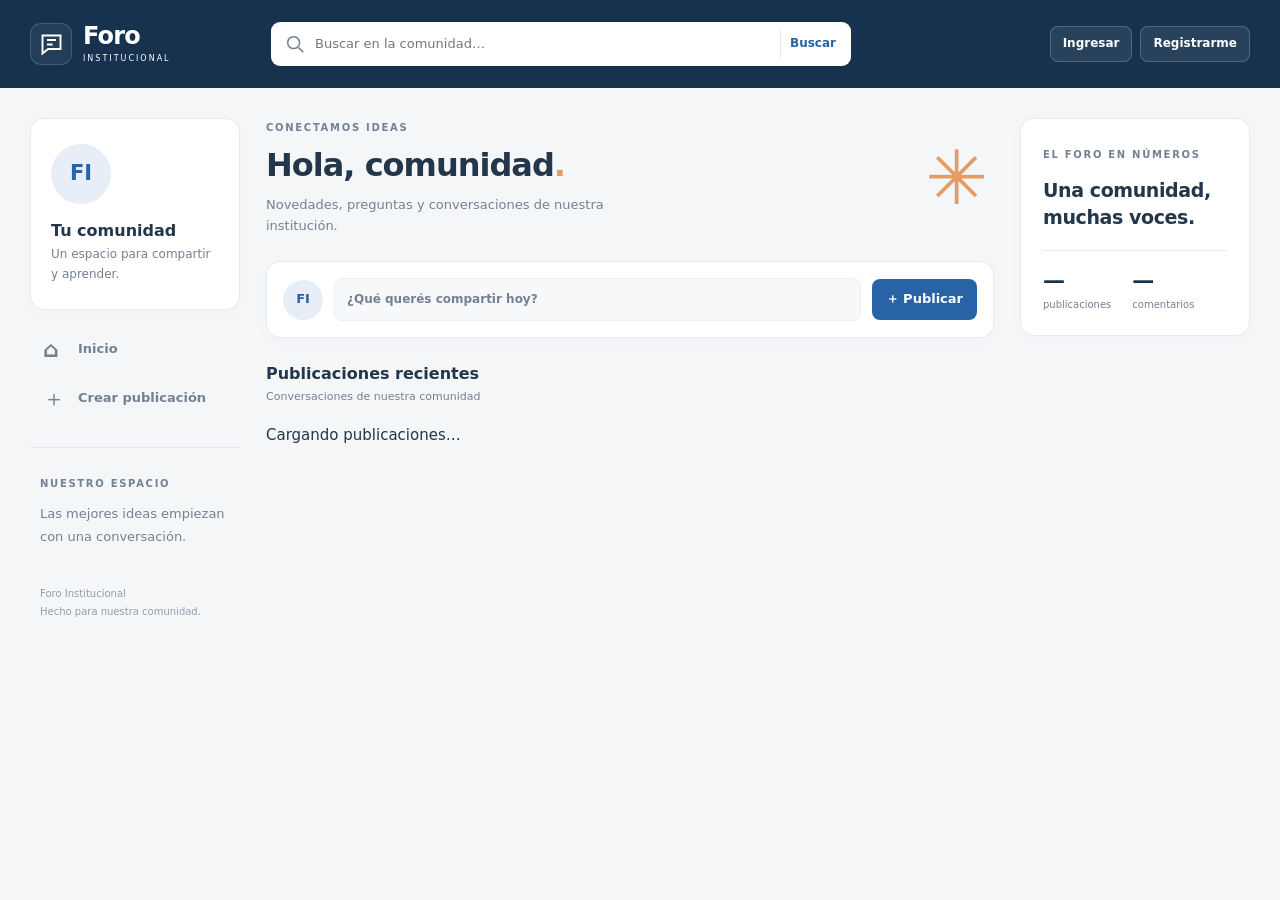
==== frontend/index.html @ 99b3fe3d "creado layout general de la interfaz de usuario" ====
<!DOCTYPE html>
<html lang="es">
    <head>
        <meta charset="UTF-8" />
        <meta name="viewport" content="width=device-width, initial-scale=1.0" />
        <title>Foro Institucional</title>
        <link rel="stylesheet" href="estilos.css" />
        <script src="app.js" defer></script>
    </head>
    <body>
        <!-- Encabezado con el buscador y los botones de cuenta. -->
        <header>
            <div class="barra-superior">
                <a href="#inicio" class="marca" aria-label="Foro Institucional, inicio"
                    ><span class="marca-icono" aria-hidden="true"
                        ><svg
                            viewBox="0 0 24 24"
                            fill="none"
                            stroke="currentColor"
                            stroke-width="1.7"
                        >
                            <path d="M4 4h16v12H9l-5 4V4Z" />
                            <path d="M8 8h8M8 12h5" /></svg></span
                    ><span>Foro<small>INSTITUCIONAL</small></span></a
                >
                <form id="form-buscar" class="busqueda" role="search">
                    <svg
                        viewBox="0 0 24 24"
                        fill="none"
                        stroke="currentColor"
                        stroke-width="1.7"
                        aria-hidden="true"
                    >
                        <circle cx="10.5" cy="10.5" r="6.5" />
                        <path d="m16 16 5 5" />
                    </svg>
                    <label class="solo-lector" for="buscar">Buscar publicaciones</label>
                    <input
                        type="search"
                        id="buscar"
                        maxlength="120"
                        placeholder="Buscar en la comunidad…"
                    />
                    <button type="submit">Buscar</button>
                </form>
                <div class="acciones-cuenta">
                    <div id="acciones-acceso">
                        <button type="button" id="ingresar">Ingresar</button
                        ><button type="button" id="registrarse">Registrarme</button>
                    </div>
                    <button id="salir" hidden>Cerrar sesión</button>
                </div>
            </div>
        </header>

        <div class="contenedor">
            <aside class="lateral" aria-label="Perfil y navegación">
                <section class="tarjeta perfil-lateral">
                    <div class="avatar grande" id="avatar-perfil" aria-hidden="true">FI</div>
                    <h2 id="nombre-actual">Tu comunidad</h2>
                    <p class="secundario" id="detalle-actual">
                        Un espacio para compartir y aprender.
                    </p>
                </section>
                <nav class="navegacion" aria-label="Navegación principal">
                    <a href="#inicio"><span aria-hidden="true">⌂</span> Inicio</a>
                    <a href="#perfil" id="enlace-perfil" hidden
                        ><span aria-hidden="true">◎</span> Mi perfil</a
                    >
                    <button type="button" class="abrir-publicacion">
                        <span aria-hidden="true">＋</span> Crear publicación
                    </button>
                    <a href="#admin" id="enlace-admin" hidden
                        ><span aria-hidden="true">⚑</span> Administración</a
                    >
                </nav>
                <div class="nota-lateral">
                    <span class="etiqueta">NUESTRO ESPACIO</span>
                    <p>Las mejores ideas empiezan con una conversación.</p>
                </div>
                <p class="pie-lateral">Foro Institucional<br />Hecho para nuestra comunidad.</p>
            </aside>

            <!-- Vistas de inicio, perfil y administración. -->
            <main>
                <p id="mensaje" role="status" hidden></p>
                <section id="vista-inicio">
                    <div class="bienvenida">
                        <div>
                            <span class="etiqueta">CONECTAMOS IDEAS</span>
                            <h1>Hola, comunidad<span>.</span></h1>
                            <p>Novedades, preguntas y conversaciones de nuestra institución.</p>
                        </div>
                        <span class="simbolo" aria-hidden="true">✳</span>
                    </div>
                    <section class="tarjeta compositor" aria-label="Crear publicación">
                        <div class="avatar" id="avatar-compositor" aria-hidden="true">FI</div>
                        <button type="button" class="abrir-publicacion invitacion">
                            ¿Qué querés compartir hoy?</button
                        ><button type="button" class="abrir-publicacion">＋ Publicar</button>
                    </section>
                    <section class="tarjeta" id="crear-publicacion" hidden>
                        <h2 id="titulo-editor">Crear publicación</h2>
                        <form id="form-publicacion">
                            <input type="hidden" name="id_publicacion" />
                            <label
                                >Título<input name="titulo" minlength="3" maxlength="150" required
                            /></label>
                            <label
                                >Categoría<select
                                    name="id_categoria"
                                    id="categorias"
                                    required
                                ></select
                            ></label>
                            <label
                                >Contenido<textarea
                                    name="contenido"
                                    rows="4"
                                    minlength="5"
                                    maxlength="10000"
                                    required
                                ></textarea>
                            </label>
                            <div class="acciones">
                                <button type="submit">Guardar publicación</button
                                ><button
                                    type="button"
                                    class="secundario-boton"
                                    id="cancelar-edicion"
                                    hidden
                                >
                                    Cancelar edición
                                </button>
                            </div>
                        </form>
                    </section>
                    <div class="titulo-publicaciones">
                        <h2>Publicaciones recientes</h2>
                        <p class="secundario" id="cantidad-publicaciones">
                            Conversaciones de nuestra comunidad
                        </p>
                    </div>
                    <div id="publicaciones" aria-live="polite">Cargando publicaciones…</div>
                </section>

                <section id="vista-perfil" hidden>
                    <section class="tarjeta" id="datos-perfil"></section>
                    <section class="tarjeta" id="editar-perfil" hidden>
                        <h2>Editar mi perfil</h2>
                        <form id="form-perfil">
                            <label
                                >Nombre<input name="nombre" minlength="2" maxlength="100" required
                            /></label>
                            <label
                                >Sobre mí<textarea
                                    name="biografia"
                                    rows="3"
                                    maxlength="500"
                                ></textarea>
                            </label>
                            <button type="submit">Guardar cambios</button>
                        </form>
                    </section>
                    <h2>Publicaciones del perfil</h2>
                    <div id="publicaciones-perfil"></div>
                </section>

                <section id="vista-admin" hidden>
                    <h1>Administración de usuarios</h1>
                    <section class="tarjeta" id="panel-baneo" hidden>
                        <h2 id="titulo-baneo">Banear usuario</h2>
                        <form id="form-baneo">
                            <input type="hidden" name="id_usuario" />
                            <label
                                >Motivo<textarea
                                    name="motivo"
                                    minlength="5"
                                    maxlength="500"
                                    rows="3"
                                    required
                                ></textarea>
                            </label>
                            <label
                                >Duración<select name="dias">
                                    <option value="1">1 día</option>
                                    <option value="7">7 días</option>
                                    <option value="30">30 días</option>
                                    <option value="0">Permanente</option>
                                </select></label
                            >
                            <div class="acciones">
                                <button type="submit" class="peligro">Aplicar baneo</button
                                ><button type="button" class="secundario-boton" id="cancelar-baneo">
                                    Cancelar
                                </button>
                            </div>
                        </form>
                    </section>
                    <div id="usuarios"></div>
                </section>
            </main>
            <aside class="lateral-derecho" aria-label="Información de la comunidad">
                <section class="tarjeta comunidad">
                    <span class="etiqueta">EL FORO EN NÚMEROS</span>
                    <h2>Una comunidad,<br />muchas voces.</h2>
                    <div class="estadisticas">
                        <div>
                            <strong id="total-publicaciones">—</strong><small>publicaciones</small>
                        </div>
                        <div>
                            <strong id="total-comentarios">—</strong><small>comentarios</small>
                        </div>
                    </div>
                </section>
            </aside>
        </div>

        <!-- Ventana que se usa tanto para ingresar como para registrarse. -->
        <dialog id="acceso" aria-labelledby="titulo-acceso">
            <div class="cabecera-dialogo">
                <h2 id="titulo-acceso">Iniciar sesión</h2>
                <button type="button" id="cerrar-acceso" aria-label="Cerrar">×</button>
            </div>
            <p class="secundario">Acceso con correo institucional @obralapiedad.com.ar.</p>
            <form id="form-acceso">
                <div id="campos-registro" hidden>
                    <label
                        >Nombre<input
                            name="nombre"
                            autocomplete="name"
                            maxlength="100"
                            minlength="2"
                            disabled
                    /></label>
                    <label
                        >Usuario<input
                            name="nombre_usuario"
                            autocomplete="username"
                            maxlength="30"
                            pattern="[a-zA-Z0-9_]{3,30}"
                            disabled
                    /></label>
                    <label
                        >Correo institucional<input
                            name="correo"
                            type="email"
                            autocomplete="email"
                            maxlength="190"
                            placeholder="nombre@obralapiedad.com.ar"
                            disabled
                        /><small>Debe terminar exactamente en @obralapiedad.com.ar.</small></label
                    >
                </div>
                <label id="campo-identidad"
                    >Usuario o correo<input
                        name="identidad"
                        autocomplete="username"
                        maxlength="190"
                        required
                /></label>
                <label
                    >Contraseña<input
                        name="contrasena"
                        type="password"
                        autocomplete="current-password"
                        maxlength="72"
                        required
                /></label>
                <p id="error-acceso" role="alert"></p>
                <button type="submit" id="boton-acceso">Ingresar</button>
            </form>
            <button type="button" class="enlace" id="cambiar-acceso">Crear una cuenta</button>
        </dialog>
        <noscript>Activá JavaScript para usar el foro.</noscript>
    </body>
</html>
---- frontend/estilos.css ----
/* Estilos generales del foro. */
:root {
    --azul: #16324f;
    --acento: #2864a5;
    --fondo: #f4f6f8;
    --borde: #e5eaf0;
    --texto: #23364a;
    --gris: #748192;
}
* {
    box-sizing: border-box;
}
body {
    margin: 0;
    background: var(--fondo);
    color: var(--texto);
    font:
        15px/1.6 system-ui,
        -apple-system,
        'Segoe UI',
        sans-serif;
}
[hidden] {
    display: none !important;
}
header {
    background: var(--azul);
    color: white;
}
.barra-superior {
    max-width: 1320px;
    min-height: 88px;
    padding: 16px 30px;
    margin: auto;
    display: flex;
    align-items: center;
    gap: 36px;
}
.marca {
    display: flex;
    align-items: center;
    gap: 11px;
    min-width: 205px;
    color: white;
    text-decoration: none;
    font-size: 24px;
    font-weight: 720;
    line-height: 1.05;
    letter-spacing: -0.8px;
}
.marca:hover {
    text-decoration: none;
}
.marca small {
    display: block;
    font-size: 8px;
    letter-spacing: 2px;
    font-weight: 500;
    margin-top: 6px;
}
.marca-icono {
    width: 42px;
    height: 42px;
    display: grid;
    place-items: center;
    border: 1px solid #ffffff26;
    border-radius: 11px;
    background: #ffffff10;
}
.marca-icono svg {
    width: 27px;
    height: 27px;
}
.busqueda {
    display: flex;
    align-items: center;
    gap: 9px;
    flex: 1;
    max-width: 580px;
    padding: 4px 6px 4px 13px;
    background: white;
    border-radius: 9px;
    color: var(--gris);
}
.busqueda svg {
    width: 22px;
    height: 22px;
    flex-shrink: 0;
}
.busqueda input {
    flex: 1;
    border: 0;
    padding: 8px 0;
    font-size: 13px;
    background: transparent;
}
.busqueda button {
    background: none;
    color: var(--acento);
    border-left: 1px solid var(--borde);
    border-radius: 0;
    padding: 5px 9px;
    font-size: 12px;
}
.acciones-cuenta {
    margin-left: auto;
    flex-shrink: 0;
}
#acciones-acceso {
    display: flex;
    gap: 8px;
}
.acciones-cuenta button {
    background: #ffffff14;
    border: 1px solid #ffffff33;
    padding: 7px 12px;
    font-size: 12px;
}
.contenedor {
    display: grid;
    grid-template-columns: 210px minmax(0, 1fr) 230px;
    max-width: 1320px;
    padding: 30px;
    gap: 26px;
    margin: auto;
}
main,
aside {
    min-width: 0;
}
.tarjeta {
    background: white;
    border: 1px solid var(--borde);
    border-radius: 14px;
    padding: 23px;
    margin-bottom: 18px;
    box-shadow: 0 3px 15px #16324f05;
}
.perfil-lateral {
    padding: 25px 20px;
}
.perfil-lateral h2 {
    font-size: 16px;
    margin: 0 0 3px;
}
.perfil-lateral p {
    margin: 0;
    font-size: 12px;
    overflow-wrap: anywhere;
}
.avatar {
    display: grid;
    place-items: center;
    flex-shrink: 0;
    width: 40px;
    height: 40px;
    border-radius: 50%;
    background: #e7eef7;
    color: var(--acento);
    font-weight: 750;
    font-size: 13px;
}
.avatar.grande {
    width: 60px;
    height: 60px;
    font-size: 21px;
    margin-bottom: 16px;
}
.navegacion {
    display: grid;
    gap: 5px;
    margin: 18px 0 26px;
}
.navegacion a,
.navegacion button {
    display: flex;
    align-items: center;
    gap: 13px;
    padding: 11px 13px;
    border: 0;
    border-radius: 9px;
    background: none;
    color: var(--gris);
    font-size: 13px;
    font-weight: 560;
    text-align: left;
    text-decoration: none;
}
.navegacion a:hover,
.navegacion button:hover {
    background: #e6edf6;
    color: var(--acento);
}
.navegacion span {
    width: 22px;
    font-size: 22px;
    line-height: 1;
}
.etiqueta {
    font-size: 10px;
    font-weight: 750;
    letter-spacing: 1.7px;
    color: var(--gris);
}
.nota-lateral {
    border-top: 1px solid var(--borde);
    padding: 22px 10px 0;
}
.nota-lateral p {
    margin-top: 8px;
    color: var(--gris);
    font-size: 13px;
    line-height: 1.8;
}
.pie-lateral {
    color: #929daa;
    font-size: 10px;
    line-height: 1.8;
    padding: 24px 10px;
}
.bienvenida {
    display: flex;
    align-items: center;
    justify-content: space-between;
    gap: 8px;
    margin: 2px 0 24px;
}
.bienvenida .etiqueta {
    display: block;
    margin-bottom: 10px;
}
.bienvenida h1 {
    font-size: 32px;
    letter-spacing: -1px;
    line-height: 1.2;
    margin-bottom: 11px;
}
.bienvenida h1 span {
    color: #e59b63;
}
.bienvenida p {
    margin: 0;
    font-size: 13px;
    color: var(--gris);
    max-width: 350px;
}
.bienvenida .simbolo {
    font-size: 75px;
    line-height: 1;
    padding-right: 6px;
    color: #e59b63;
}
.compositor {
    display: flex;
    align-items: center;
    gap: 11px;
    padding: 16px;
}
.compositor .invitacion {
    flex: 1;
    min-width: 0;
    padding: 11px 12px;
    background: #f6f8fa;
    border: 1px solid #edf0f4;
    color: var(--gris);
    text-align: left;
    font-size: 12px;
}
.titulo-publicaciones {
    margin: 25px 0 18px;
}
.titulo-publicaciones h2 {
    margin: 0;
    font-size: 16px;
}
.titulo-publicaciones p {
    margin: 2px 0 0;
    font-size: 11px;
}
.comunidad {
    padding: 22px;
}
.comunidad h2 {
    font-size: 19px;
    letter-spacing: -0.4px;
    margin: 12px 0 20px;
}
.estadisticas {
    display: flex;
    gap: 21px;
    border-top: 1px solid var(--borde);
    padding-top: 15px;
}
.estadisticas strong {
    display: block;
    font-size: 22px;
    color: var(--azul);
    line-height: 1.4;
}
.estadisticas small {
    display: block;
    font-size: 10px;
    color: var(--gris);
}
a {
    color: var(--acento);
    text-decoration: none;
}
a:hover,
.enlace:hover {
    text-decoration: underline;
}
h1 {
    font-size: 28px;
    line-height: 1.3;
    margin: 0 0 20px;
}
h2 {
    font-size: 18px;
    line-height: 1.4;
    margin: 0 0 12px;
}
h3 {
    font-size: 19px;
    line-height: 1.45;
    margin: 19px 0 8px;
    letter-spacing: -0.4px;
    overflow-wrap: anywhere;
}
p {
    margin: 0 0 12px;
}
form {
    display: grid;
    gap: 12px;
}
label {
    display: grid;
    gap: 5px;
    font-size: 12px;
    font-weight: 650;
}
label small {
    font-size: 10px;
    font-weight: 400;
    color: var(--gris);
}
input,
textarea,
select {
    width: 100%;
    min-width: 0;
    border: 1px solid #dce3eb;
    border-radius: 7px;
    padding: 10px 12px;
    background: white;
    color: var(--texto);
    font: inherit;
    font-size: 13px;
}
textarea {
    resize: vertical;
}
button {
    border: 0;
    border-radius: 8px;
    padding: 10px 14px;
    background: var(--acento);
    color: white;
    font: inherit;
    font-size: 13px;
    font-weight: 600;
    cursor: pointer;
}
button:hover {
    filter: brightness(0.94);
}
button:disabled {
    opacity: 0.55;
    cursor: wait;
}
button:focus-visible,
a:focus-visible,
input:focus-visible,
textarea:focus-visible,
select:focus-visible,
summary:focus-visible {
    outline: 3px solid #e4a267;
    outline-offset: 3px;
}
.secundario {
    color: var(--gris);
    font-size: 13px;
}
.secundario-boton {
    background: #eaf0f7;
    color: var(--acento);
}
.enlace {
    padding: 8px 0;
    background: none;
    color: var(--acento);
}
.peligro {
    background: #a33d45;
}
.acciones {
    display: flex;
    gap: 12px;
    align-items: center;
    flex-wrap: wrap;
}
.cabecera-publicacion {
    display: flex;
    align-items: flex-start;
    gap: 11px;
}
.datos-autor {
    flex: 1;
    min-width: 0;
    line-height: 1.5;
}
.datos-autor a {
    font-size: 13px;
    font-weight: 700;
    color: var(--texto);
}
.datos-autor small {
    display: block;
    font-size: 10px;
    margin-top: 2px;
}
.categoria {
    background: #f0f4f8;
    color: #60738a;
    border-radius: 5px;
    padding: 4px 8px;
    font-size: 10px;
}
.contenido {
    white-space: pre-wrap;
    overflow-wrap: anywhere;
    color: #5b697a;
    font-size: 13px;
    line-height: 1.85;
}
.pie-publicacion {
    border-top: 1px solid var(--borde);
    padding-top: 13px;
    margin-top: 17px;
}
.pie-publicacion .enlace {
    font-size: 11px;
    padding: 3px 0;
}
.me-gusta {
    background: #edf2f7;
    color: var(--azul);
    font-size: 12px;
    padding: 7px 10px;
}
.me-gusta.activo {
    background: var(--acento);
    color: white;
}
details {
    margin-top: 15px;
}
summary {
    cursor: pointer;
    color: var(--acento);
    font-size: 12px;
}
.comentario {
    background: #f5f7fa;
    border-radius: 7px;
    padding: 12px;
    margin-top: 10px;
}
.comentario strong {
    font-size: 12px;
}
.comentario .contenido {
    margin: 5px 0;
    font-size: 12px;
}
.comentario .enlace {
    margin-right: 10px;
    font-size: 11px;
    padding: 0;
}
.form-comentario {
    margin-top: 12px;
}
.usuario {
    display: flex;
    align-items: center;
    justify-content: space-between;
    flex-wrap: wrap;
    gap: 15px;
}
.suspendido {
    color: #a33d45;
    font-size: 13px;
}
#campos-registro {
    display: grid;
    gap: 12px;
}
#mensaje {
    padding: 12px 15px;
    border-radius: 7px;
    background: #e5f2e9;
    color: #295d3a;
    white-space: pre-wrap;
    font-size: 13px;
}
#mensaje.error {
    background: #f9e7e8;
    color: #91343c;
}
.vacio {
    text-align: center;
    color: var(--gris);
    padding: 30px;
}
.solo-lector {
    position: absolute;
    width: 1px;
    height: 1px;
    overflow: hidden;
    clip: rect(0, 0, 0, 0);
}
/* Ventana de acceso y registro. */
dialog {
    width: min(480px, calc(100% - 30px));
    max-height: 90dvh;
    overflow-y: auto;
    border: 1px solid var(--borde);
    border-radius: 17px;
    padding: 28px;
    color: var(--texto);
    box-shadow: 0 24px 90px #0f223d44;
}
dialog::backdrop {
    background: #10253e80;
    backdrop-filter: blur(3px);
}
.cabecera-dialogo {
    display: flex;
    align-items: center;
    justify-content: space-between;
    gap: 15px;
    margin-bottom: 13px;
}
.cabecera-dialogo h2 {
    margin: 0;
    font-size: 22px;
}
#cerrar-acceso {
    display: grid;
    place-items: center;
    width: 32px;
    height: 32px;
    padding: 0;
    border-radius: 50%;
    background: #f0f3f7;
    color: var(--gris);
    font-size: 24px;
}
#acceso > .enlace {
    display: block;
    margin: 15px auto 0;
}
#error-acceso {
    color: #a33d45;
    font-size: 12px;
    margin: 0;
}
#error-acceso:empty {
    display: none;
}
noscript {
    display: block;
    padding: 20px;
}
/* Adaptación del diseño a escritorio, tablet y teléfono. */
@media (min-width: 1100px) {
    .lateral,
    .lateral-derecho {
        position: sticky;
        top: 25px;
        align-self: start;
    }
}
@media (max-width: 1150px) {
    .contenedor {
        grid-template-columns: 195px minmax(0, 1fr);
        max-width: 1000px;
        gap: 22px;
    }
    .lateral-derecho {
        display: none;
    }
    .barra-superior {
        max-width: 1000px;
        gap: 25px;
    }
    .marca {
        min-width: 170px;
    }
}
@media (max-width: 760px) {
    .barra-superior {
        flex-wrap: wrap;
        gap: 14px;
        padding: 14px 20px;
    }
    .marca {
        min-width: 0;
        font-size: 21px;
    }
    .marca-icono {
        width: 35px;
        height: 35px;
    }
    .marca small {
        font-size: 7px;
    }
    .busqueda {
        order: 3;
        flex-basis: 100%;
        max-width: none;
    }
    .contenedor {
        grid-template-columns: 1fr;
        padding: 18px;
        gap: 17px;
    }
    .perfil-lateral,
    .nota-lateral,
    .pie-lateral {
        display: none;
    }
    .navegacion {
        display: flex;
        margin: 0;
        gap: 7px;
        overflow-x: auto;
    }
    .navegacion a,
    .navegacion button {
        white-space: nowrap;
        font-size: 11px;
        padding: 8px 10px;
    }
    .navegacion span {
        font-size: 18px;
        width: auto;
    }
    .tarjeta {
        padding: 18px;
    }
    .compositor {
        padding: 12px;
        gap: 8px;
    }
    .compositor .avatar {
        width: 32px;
        height: 32px;
        font-size: 11px;
    }
    .compositor button {
        font-size: 11px;
        padding: 10px;
    }
    .bienvenida h1 {
        font-size: 29px;
    }
    .bienvenida p {
        font-size: 12px;
    }
    .bienvenida .simbolo {
        font-size: 60px;
    }
}
@media (max-width: 380px) {
    .contenedor {
        padding: 12px;
    }
    .compositor .avatar,
    .bienvenida .simbolo {
        display: none;
    }
    .acciones-cuenta button {
        padding: 6px 8px;
        font-size: 10px;
    }
    .marca {
        font-size: 19px;
    }
    .datos-autor small {
        font-size: 9px;
    }
    .categoria {
        font-size: 9px;
    }
}
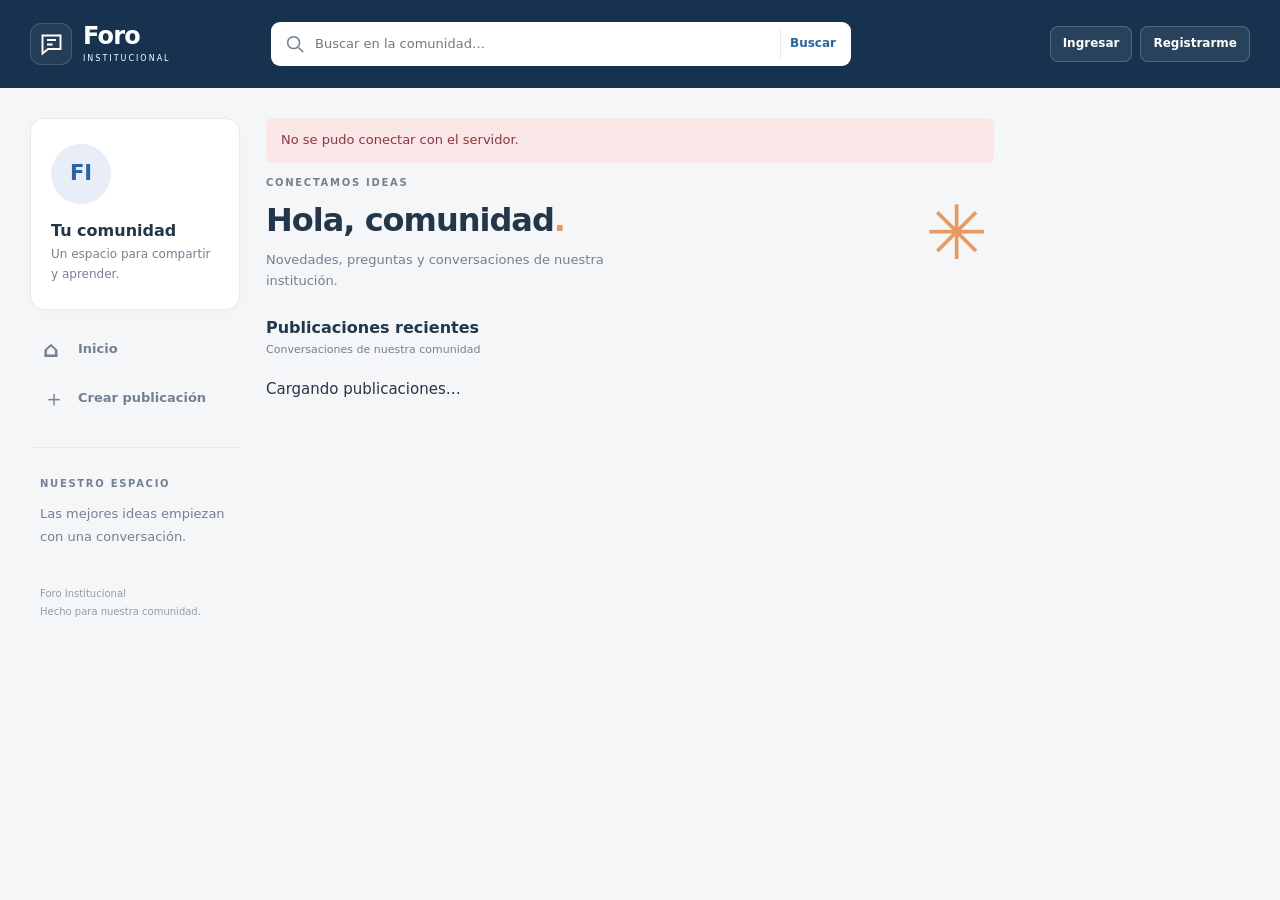
==== commit eec70275: "rework admin como tabla de usuarios" ====
--- a/frontend/index.html
+++ b/frontend/index.html
@@ -4,8 +4,8 @@
         <meta charset="UTF-8" />
         <meta name="viewport" content="width=device-width, initial-scale=1.0" />
         <title>Foro Institucional</title>
-        <link rel="stylesheet" href="estilos.css" />
-        <script src="app.js" defer></script>
+        <link rel="stylesheet" href="estilos.css?v=20261103-admin4" />
+        <script type="module" src="scripts/main.js?v=20261103-admin5"></script>
     </head>
     <body>
         <!-- Encabezado con el buscador y los botones de cuenta. -->
@@ -67,9 +67,9 @@
                     <a href="#perfil" id="enlace-perfil" hidden
                         ><span aria-hidden="true">◎</span> Mi perfil</a
                     >
-                    <button type="button" class="abrir-publicacion">
-                        <span aria-hidden="true">＋</span> Crear publicación
-                    </button>
+                    <a href="#crear" id="enlace-crear"
+                        ><span aria-hidden="true">＋</span> Crear publicación</a
+                    >
                     <a href="#admin" id="enlace-admin" hidden
                         ><span aria-hidden="true">⚑</span> Administración</a
                     >
@@ -81,7 +81,7 @@
                 <p class="pie-lateral">Foro Institucional<br />Hecho para nuestra comunidad.</p>
             </aside>
 
-            <!-- Vistas de inicio, perfil y administración. -->
+            <!-- Cada vista es una página independiente y se alterna desde JavaScript. -->
             <main>
                 <p id="mensaje" role="status" hidden></p>
                 <section id="vista-inicio">
@@ -93,48 +93,6 @@
                         </div>
                         <span class="simbolo" aria-hidden="true">✳</span>
                     </div>
-                    <section class="tarjeta compositor" aria-label="Crear publicación">
-                        <div class="avatar" id="avatar-compositor" aria-hidden="true">FI</div>
-                        <button type="button" class="abrir-publicacion invitacion">
-                            ¿Qué querés compartir hoy?</button
-                        ><button type="button" class="abrir-publicacion">＋ Publicar</button>
-                    </section>
-                    <section class="tarjeta" id="crear-publicacion" hidden>
-                        <h2 id="titulo-editor">Crear publicación</h2>
-                        <form id="form-publicacion">
-                            <input type="hidden" name="id_publicacion" />
-                            <label
-                                >Título<input name="titulo" minlength="3" maxlength="150" required
-                            /></label>
-                            <label
-                                >Categoría<select
-                                    name="id_categoria"
-                                    id="categorias"
-                                    required
-                                ></select
-                            ></label>
-                            <label
-                                >Contenido<textarea
-                                    name="contenido"
-                                    rows="4"
-                                    minlength="5"
-                                    maxlength="10000"
-                                    required
-                                ></textarea>
-                            </label>
-                            <div class="acciones">
-                                <button type="submit">Guardar publicación</button
-                                ><button
-                                    type="button"
-                                    class="secundario-boton"
-                                    id="cancelar-edicion"
-                                    hidden
-                                >
-                                    Cancelar edición
-                                </button>
-                            </div>
-                        </form>
-                    </section>
                     <div class="titulo-publicaciones">
                         <h2>Publicaciones recientes</h2>
                         <p class="secundario" id="cantidad-publicaciones">
@@ -142,6 +100,48 @@
                         </p>
                     </div>
                     <div id="publicaciones" aria-live="polite">Cargando publicaciones…</div>
+                </section>
+
+                <section id="vista-crear" hidden>
+                    <h1 id="titulo-editor">Crear publicación</h1>
+                    <p class="secundario">
+                        Compartí una idea, una pregunta o una novedad con la comunidad.
+                    </p>
+                    <section class="tarjeta">
+                        <form id="form-publicacion">
+                            <input type="hidden" name="id_publicacion" />
+                            <label
+                                >Título<input name="titulo" minlength="3" maxlength="150" required
+                            /></label>
+                            <label
+                                >Categoría<select
+                                    name="id_categoria"
+                                    id="categorias"
+                                    required
+                                ></select
+                            ></label>
+                            <label
+                                >Contenido<textarea
+                                    name="contenido"
+                                    rows="6"
+                                    minlength="5"
+                                    maxlength="10000"
+                                    required
+                                ></textarea>
+                            </label>
+                            <div class="acciones">
+                                <button type="submit" id="guardar-publicacion">
+                                    Guardar publicación</button
+                                ><button
+                                    type="button"
+                                    class="secundario-boton"
+                                    id="cancelar-edicion"
+                                >
+                                    Cancelar
+                                </button>
+                            </div>
+                        </form>
+                    </section>
                 </section>
 
                 <section id="vista-perfil" hidden>
@@ -167,7 +167,14 @@
                 </section>
 
                 <section id="vista-admin" hidden>
-                    <h1>Administración de usuarios</h1>
+                    <div class="cabecera-admin">
+                        <span class="etiqueta">GESTIÓN DE LA COMUNIDAD</span>
+                        <h1>Administración de usuarios</h1>
+                        <p class="secundario">
+                            Buscá una cuenta por usuario, nombre o correo para revisarla o aplicar una
+                            sanción.
+                        </p>
+                    </div>
                     <section class="tarjeta" id="panel-baneo" hidden>
                         <h2 id="titulo-baneo">Banear usuario</h2>
                         <form id="form-baneo">
@@ -197,23 +204,62 @@
                             </div>
                         </form>
                     </section>
-                    <div id="usuarios"></div>
+                    <section class="tarjeta tabla-admin">
+                        <div class="barra-admin">
+                            <div class="buscador-usuarios">
+                                <svg
+                                    viewBox="0 0 24 24"
+                                    fill="none"
+                                    stroke="currentColor"
+                                    stroke-width="1.7"
+                                    aria-hidden="true"
+                                >
+                                    <circle cx="10.5" cy="10.5" r="6.5" />
+                                    <path d="m16 16 5 5" />
+                                </svg>
+                                <label class="solo-lector" for="buscar-usuario"
+                                    >Buscar usuarios</label
+                                >
+                                <input
+                                    type="search"
+                                    id="buscar-usuario"
+                                    maxlength="120"
+                                    autocomplete="off"
+                                    placeholder="Buscar por usuario, nombre o correo…"
+                                />
+                            </div>
+                            <p class="secundario" id="conteo-usuarios" aria-live="polite"></p>
+                        </div>
+                        <p class="pista-tabla secundario">
+                            Deslizá la tabla para ver todas las columnas.
+                        </p>
+                        <div class="tabla-envoltura">
+                            <table class="tabla-usuarios">
+                                <caption class="solo-lector">
+                                    Cuentas registradas en el foro
+                                </caption>
+                                <thead>
+                                    <tr>
+                                        <th scope="col">Persona</th>
+                                        <th scope="col">Correo</th>
+                                        <th scope="col">Rol</th>
+                                        <th scope="col">Estado</th>
+                                        <th scope="col" class="celda-acciones">Acciones</th>
+                                    </tr>
+                                </thead>
+                                <tbody id="usuarios">
+                                    <tr>
+                                        <td colspan="5" class="vacio">Cargando cuentas…</td>
+                                    </tr>
+                                </tbody>
+                            </table>
+                        </div>
+                        <p id="sin-usuarios" class="vacio" hidden>
+                            No se encontraron cuentas con esa búsqueda.
+                        </p>
+                    </section>
                 </section>
             </main>
-            <aside class="lateral-derecho" aria-label="Información de la comunidad">
-                <section class="tarjeta comunidad">
-                    <span class="etiqueta">EL FORO EN NÚMEROS</span>
-                    <h2>Una comunidad,<br />muchas voces.</h2>
-                    <div class="estadisticas">
-                        <div>
-                            <strong id="total-publicaciones">—</strong><small>publicaciones</small>
-                        </div>
-                        <div>
-                            <strong id="total-comentarios">—</strong><small>comentarios</small>
-                        </div>
-                    </div>
-                </section>
-            </aside>
         </div>
 
         <!-- Ventana que se usa tanto para ingresar como para registrarse. -->
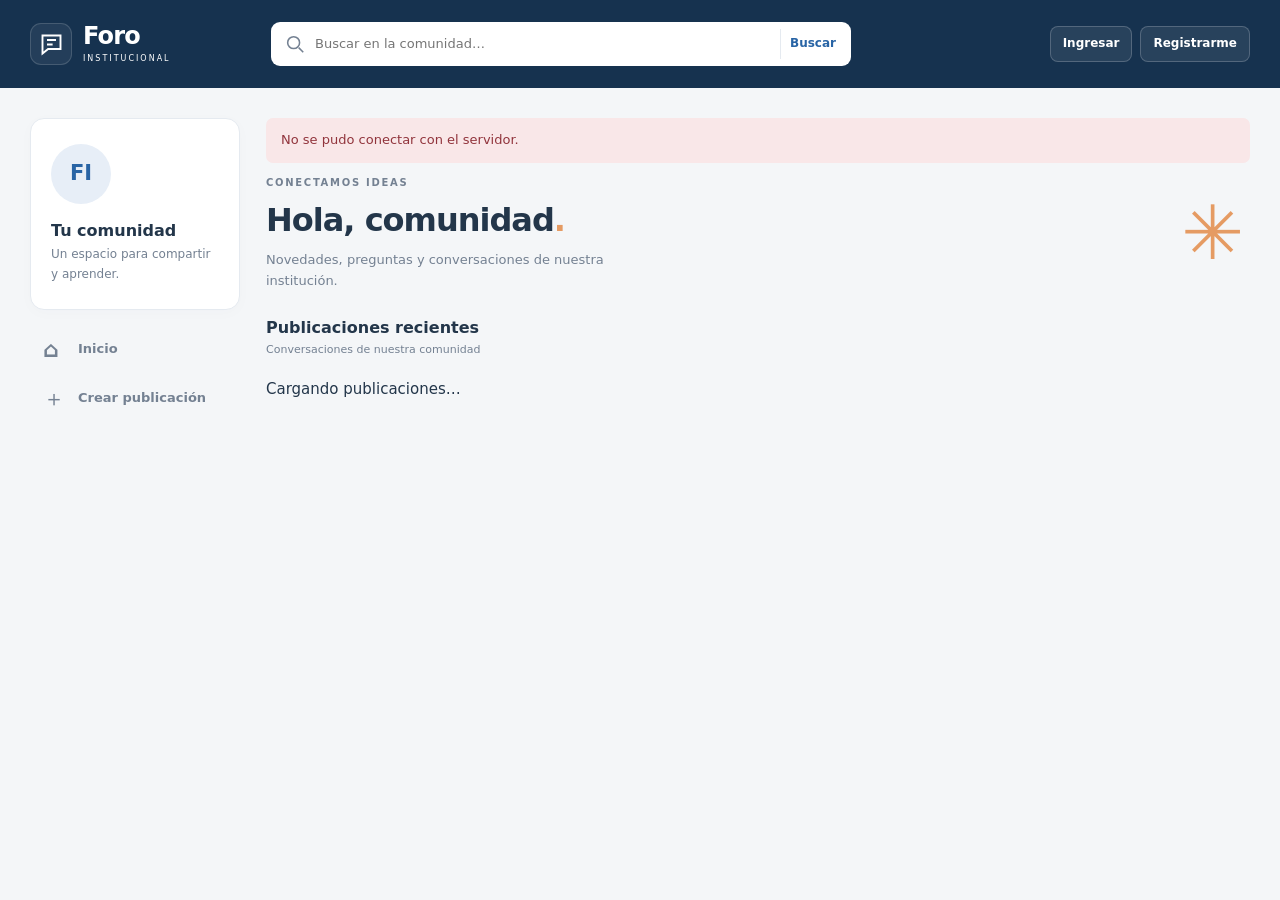
==== commit 557544f1: "pulida la interfaz y saque algunas cosas innecsarias" ====
--- a/frontend/index.html
+++ b/frontend/index.html
@@ -8,7 +8,6 @@
         <script type="module" src="scripts/main.js?v=20261103-admin5"></script>
     </head>
     <body>
-        <!-- Encabezado con el buscador y los botones de cuenta. -->
         <header>
             <div class="barra-superior">
                 <a href="#inicio" class="marca" aria-label="Foro Institucional, inicio"
@@ -74,14 +73,7 @@
                         ><span aria-hidden="true">⚑</span> Administración</a
                     >
                 </nav>
-                <div class="nota-lateral">
-                    <span class="etiqueta">NUESTRO ESPACIO</span>
-                    <p>Las mejores ideas empiezan con una conversación.</p>
-                </div>
-                <p class="pie-lateral">Foro Institucional<br />Hecho para nuestra comunidad.</p>
             </aside>
-
-            <!-- Cada vista es una página independiente y se alterna desde JavaScript. -->
             <main>
                 <p id="mensaje" role="status" hidden></p>
                 <section id="vista-inicio">
@@ -261,8 +253,6 @@
                 </section>
             </main>
         </div>
-
-        <!-- Ventana que se usa tanto para ingresar como para registrarse. -->
         <dialog id="acceso" aria-labelledby="titulo-acceso">
             <div class="cabecera-dialogo">
                 <h2 id="titulo-acceso">Iniciar sesión</h2>
--- a/frontend/estilos.css
+++ b/frontend/estilos.css
@@ -1,4 +1,3 @@
-/* Estilos generales del foro. */
 :root {
     --azul: #16324f;
     --acento: #2864a5;
@@ -118,7 +117,7 @@
 }
 .contenedor {
     display: grid;
-    grid-template-columns: 210px minmax(0, 1fr) 230px;
+    grid-template-columns: 210px minmax(0, 1fr);
     max-width: 1320px;
     padding: 30px;
     gap: 26px;
@@ -202,22 +201,6 @@
     letter-spacing: 1.7px;
     color: var(--gris);
 }
-.nota-lateral {
-    border-top: 1px solid var(--borde);
-    padding: 22px 10px 0;
-}
-.nota-lateral p {
-    margin-top: 8px;
-    color: var(--gris);
-    font-size: 13px;
-    line-height: 1.8;
-}
-.pie-lateral {
-    color: #929daa;
-    font-size: 10px;
-    line-height: 1.8;
-    padding: 24px 10px;
-}
 .bienvenida {
     display: flex;
     align-items: center;
@@ -250,22 +233,6 @@
     padding-right: 6px;
     color: #e59b63;
 }
-.compositor {
-    display: flex;
-    align-items: center;
-    gap: 11px;
-    padding: 16px;
-}
-.compositor .invitacion {
-    flex: 1;
-    min-width: 0;
-    padding: 11px 12px;
-    background: #f6f8fa;
-    border: 1px solid #edf0f4;
-    color: var(--gris);
-    text-align: left;
-    font-size: 12px;
-}
 .titulo-publicaciones {
     margin: 25px 0 18px;
 }
@@ -276,31 +243,6 @@
 .titulo-publicaciones p {
     margin: 2px 0 0;
     font-size: 11px;
-}
-.comunidad {
-    padding: 22px;
-}
-.comunidad h2 {
-    font-size: 19px;
-    letter-spacing: -0.4px;
-    margin: 12px 0 20px;
-}
-.estadisticas {
-    display: flex;
-    gap: 21px;
-    border-top: 1px solid var(--borde);
-    padding-top: 15px;
-}
-.estadisticas strong {
-    display: block;
-    font-size: 22px;
-    color: var(--azul);
-    line-height: 1.4;
-}
-.estadisticas small {
-    display: block;
-    font-size: 10px;
-    color: var(--gris);
 }
 a {
     color: var(--acento);
@@ -492,16 +434,208 @@
 .form-comentario {
     margin-top: 12px;
 }
-.usuario {
+.cabecera-admin {
+    margin-bottom: 20px;
+}
+.cabecera-admin .etiqueta {
+    display: block;
+    margin-bottom: 8px;
+}
+.cabecera-admin h1 {
+    margin-bottom: 6px;
+}
+.cabecera-admin p {
+    margin: 0;
+    max-width: 570px;
+}
+.tabla-admin {
+    padding: 0;
+    overflow: hidden;
+}
+.barra-admin {
     display: flex;
     align-items: center;
     justify-content: space-between;
     flex-wrap: wrap;
-    gap: 15px;
-}
-.suspendido {
+    gap: 14px;
+    padding: 16px 20px;
+    border-bottom: 1px solid var(--borde);
+}
+.buscador-usuarios {
+    display: flex;
+    align-items: center;
+    gap: 9px;
+    flex: 1;
+    max-width: 390px;
+    padding: 0 12px;
+    border: 1px solid #dce3eb;
+    border-radius: 8px;
+    background: #f9fbfd;
+    color: var(--gris);
+}
+.buscador-usuarios:focus-within {
+    border-color: var(--acento);
+    background: white;
+}
+.buscador-usuarios svg {
+    width: 18px;
+    height: 18px;
+    flex-shrink: 0;
+}
+.buscador-usuarios input {
+    border: 0;
+    padding: 9px 0;
+    background: transparent;
+}
+.buscador-usuarios input:focus-visible {
+    outline: none;
+}
+.barra-admin .secundario {
+    margin: 0;
+    font-size: 11px;
+    white-space: nowrap;
+}
+.pista-tabla {
+    display: none;
+}
+.tabla-envoltura {
+    overflow-x: auto;
+}
+.tabla-usuarios {
+    width: 100%;
+    min-width: 700px;
+    border-collapse: collapse;
+}
+.tabla-usuarios th {
+    padding: 11px 20px;
+    border-bottom: 1px solid var(--borde);
+    background: #f7f9fc;
+    color: var(--gris);
+    font-size: 10px;
+    font-weight: 750;
+    letter-spacing: 1.2px;
+    text-align: left;
+    text-transform: uppercase;
+}
+.tabla-usuarios td {
+    padding: 13px 20px;
+    border-bottom: 1px solid var(--borde);
+    font-size: 13px;
+    vertical-align: middle;
+}
+.tabla-usuarios th:nth-child(1) {
+    width: 28%;
+}
+.tabla-usuarios th:nth-child(2) {
+    width: 30%;
+}
+.tabla-usuarios th:nth-child(3) {
+    width: 13%;
+}
+.tabla-usuarios th:nth-child(4) {
+    width: 18%;
+}
+.tabla-usuarios th:nth-child(5) {
+    width: 11%;
+}
+.tabla-usuarios tbody tr:last-child td {
+    border-bottom: 0;
+}
+.tabla-usuarios tbody tr:hover {
+    background: #f8fafc;
+}
+.persona-admin {
+    display: flex;
+    align-items: center;
+    gap: 11px;
+    min-width: 165px;
+}
+.persona-admin strong {
+    display: block;
+    font-size: 13px;
+    line-height: 1.4;
+}
+.usuario-admin {
+    display: block;
+    color: var(--gris);
+    font-size: 11px;
+    overflow-wrap: anywhere;
+}
+.correo-persona {
+    display: inline-block;
+    max-width: 100%;
+    margin-left: -6px;
+    padding: 3px 6px;
+    border-radius: 5px;
+    background: none;
+    color: var(--texto);
+    font-size: 12px;
+    font-weight: 500;
+    text-align: left;
+    white-space: nowrap;
+    overflow: hidden;
+    text-overflow: ellipsis;
+    vertical-align: middle;
+}
+.rol {
+    display: inline-block;
+    padding: 3px 8px;
+    border-radius: 5px;
+    background: #eef2f7;
+    color: #60738a;
+    font-size: 10px;
+    font-weight: 650;
+    white-space: nowrap;
+}
+.rol-administrador {
+    background: #f7ecdd;
+    color: #9a632f;
+}
+.estado {
+    display: inline-flex;
+    align-items: center;
+    gap: 6px;
+    font-size: 11px;
+    font-weight: 650;
+    white-space: nowrap;
+}
+.estado::before {
+    content: '';
+    width: 7px;
+    height: 7px;
+    border-radius: 50%;
+    background: currentColor;
+}
+.estado-activo {
+    color: #2f7a4d;
+}
+.estado-suspendido {
     color: #a33d45;
-    font-size: 13px;
+}
+.detalle-baneo {
+    display: block;
+    max-width: 230px;
+    margin-top: 3px;
+    overflow: hidden;
+    color: var(--gris);
+    font-size: 10px;
+    line-height: 1.5;
+    text-overflow: ellipsis;
+    white-space: nowrap;
+}
+.celda-acciones {
+    text-align: right;
+}
+.tabla-usuarios th.celda-acciones {
+    text-align: right;
+}
+.accion-tabla {
+    padding: 7px 11px;
+    font-size: 11px;
+    white-space: nowrap;
+}
+.tabla-usuarios .vacio {
+    padding: 30px 20px;
 }
 #campos-registro {
     display: grid;
@@ -531,7 +665,6 @@
     overflow: hidden;
     clip: rect(0, 0, 0, 0);
 }
-/* Ventana de acceso y registro. */
 dialog {
     width: min(480px, calc(100% - 30px));
     max-height: 90dvh;
@@ -584,10 +717,8 @@
     display: block;
     padding: 20px;
 }
-/* Adaptación del diseño a escritorio, tablet y teléfono. */
 @media (min-width: 1100px) {
-    .lateral,
-    .lateral-derecho {
+    .lateral {
         position: sticky;
         top: 25px;
         align-self: start;
@@ -599,9 +730,6 @@
         max-width: 1000px;
         gap: 22px;
     }
-    .lateral-derecho {
-        display: none;
-    }
     .barra-superior {
         max-width: 1000px;
         gap: 25px;
@@ -638,10 +766,6 @@
         gap: 17px;
     }
     .perfil-lateral,
-    .nota-lateral,
-    .pie-lateral {
-        display: none;
-    }
     .navegacion {
         display: flex;
         margin: 0;
@@ -661,18 +785,26 @@
     .tarjeta {
         padding: 18px;
     }
-    .compositor {
-        padding: 12px;
-        gap: 8px;
-    }
-    .compositor .avatar {
-        width: 32px;
-        height: 32px;
-        font-size: 11px;
-    }
-    .compositor button {
-        font-size: 11px;
-        padding: 10px;
+    .tabla-admin {
+        padding: 0;
+    }
+    .barra-admin {
+        padding: 14px 16px;
+    }
+    .buscador-usuarios {
+        max-width: none;
+        flex-basis: 100%;
+    }
+    .pista-tabla {
+        display: block;
+        margin: 0;
+        padding: 10px 16px 0;
+        font-size: 10px;
+    }
+    .tabla-usuarios th,
+    .tabla-usuarios td {
+        padding-right: 14px;
+        padding-left: 14px;
     }
     .bienvenida h1 {
         font-size: 29px;
@@ -688,7 +820,6 @@
     .contenedor {
         padding: 12px;
     }
-    .compositor .avatar,
     .bienvenida .simbolo {
         display: none;
     }
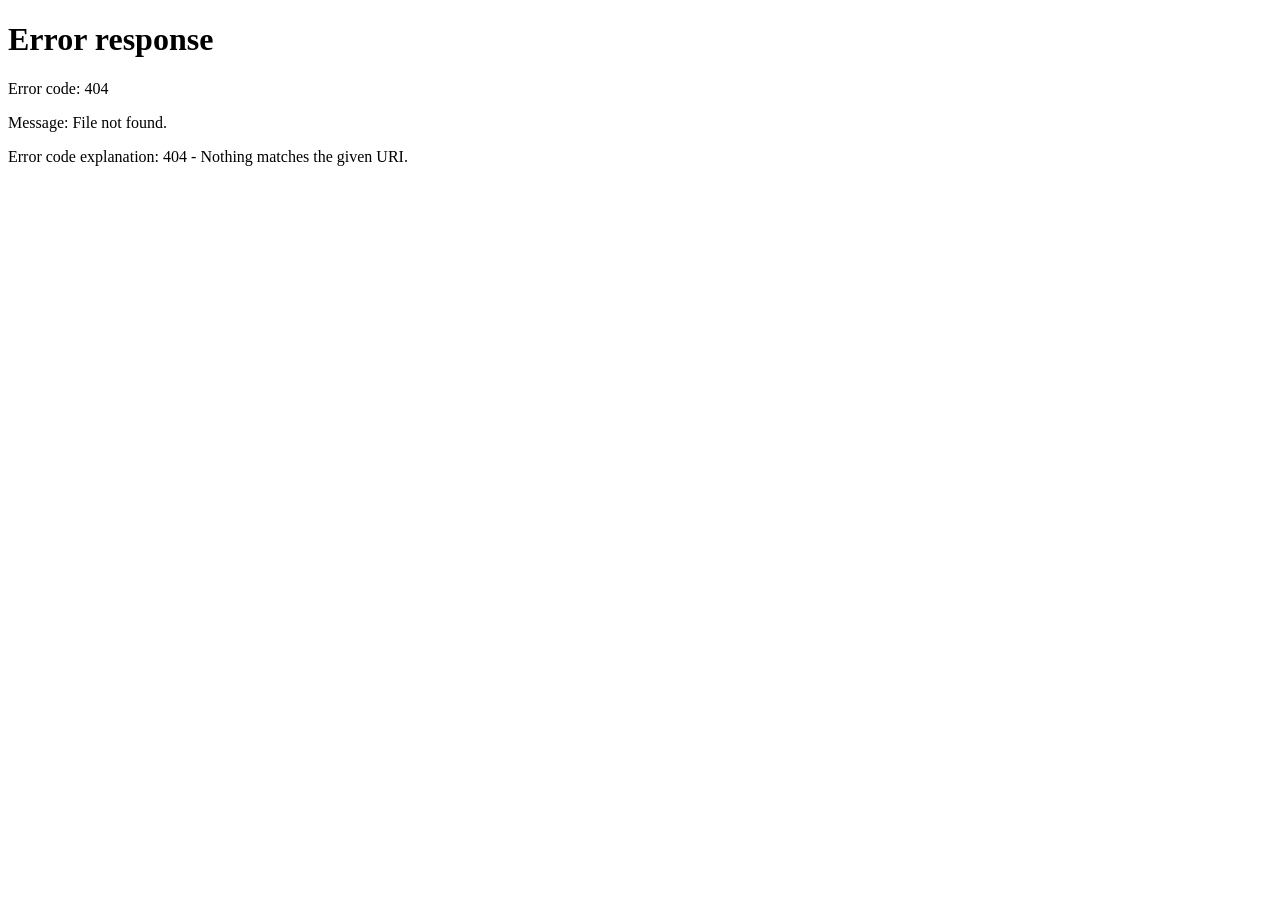
==== commit 4a72bb8c: "separadas las secciones en paginas php" ====
--- a/frontend/index.html
+++ b/frontend/index.html
@@ -1,313 +1,12 @@
 <!DOCTYPE html>
 <html lang="es">
-    <head>
-        <meta charset="UTF-8" />
-        <meta name="viewport" content="width=device-width, initial-scale=1.0" />
-        <title>Foro Institucional</title>
-        <link rel="stylesheet" href="estilos.css?v=20261103-admin4" />
-        <script type="module" src="scripts/main.js?v=20261103-admin5"></script>
-    </head>
-    <body>
-        <header>
-            <div class="barra-superior">
-                <a href="#inicio" class="marca" aria-label="Foro Institucional, inicio"
-                    ><span class="marca-icono" aria-hidden="true"
-                        ><svg
-                            viewBox="0 0 24 24"
-                            fill="none"
-                            stroke="currentColor"
-                            stroke-width="1.7"
-                        >
-                            <path d="M4 4h16v12H9l-5 4V4Z" />
-                            <path d="M8 8h8M8 12h5" /></svg></span
-                    ><span>Foro<small>INSTITUCIONAL</small></span></a
-                >
-                <form id="form-buscar" class="busqueda" role="search">
-                    <svg
-                        viewBox="0 0 24 24"
-                        fill="none"
-                        stroke="currentColor"
-                        stroke-width="1.7"
-                        aria-hidden="true"
-                    >
-                        <circle cx="10.5" cy="10.5" r="6.5" />
-                        <path d="m16 16 5 5" />
-                    </svg>
-                    <label class="solo-lector" for="buscar">Buscar publicaciones</label>
-                    <input
-                        type="search"
-                        id="buscar"
-                        maxlength="120"
-                        placeholder="Buscar en la comunidad…"
-                    />
-                    <button type="submit">Buscar</button>
-                </form>
-                <div class="acciones-cuenta">
-                    <div id="acciones-acceso">
-                        <button type="button" id="ingresar">Ingresar</button
-                        ><button type="button" id="registrarse">Registrarme</button>
-                    </div>
-                    <button id="salir" hidden>Cerrar sesión</button>
-                </div>
-            </div>
-        </header>
-
-        <div class="contenedor">
-            <aside class="lateral" aria-label="Perfil y navegación">
-                <section class="tarjeta perfil-lateral">
-                    <div class="avatar grande" id="avatar-perfil" aria-hidden="true">FI</div>
-                    <h2 id="nombre-actual">Tu comunidad</h2>
-                    <p class="secundario" id="detalle-actual">
-                        Un espacio para compartir y aprender.
-                    </p>
-                </section>
-                <nav class="navegacion" aria-label="Navegación principal">
-                    <a href="#inicio"><span aria-hidden="true">⌂</span> Inicio</a>
-                    <a href="#perfil" id="enlace-perfil" hidden
-                        ><span aria-hidden="true">◎</span> Mi perfil</a
-                    >
-                    <a href="#crear" id="enlace-crear"
-                        ><span aria-hidden="true">＋</span> Crear publicación</a
-                    >
-                    <a href="#admin" id="enlace-admin" hidden
-                        ><span aria-hidden="true">⚑</span> Administración</a
-                    >
-                </nav>
-            </aside>
-            <main>
-                <p id="mensaje" role="status" hidden></p>
-                <section id="vista-inicio">
-                    <div class="bienvenida">
-                        <div>
-                            <span class="etiqueta">CONECTAMOS IDEAS</span>
-                            <h1>Hola, comunidad<span>.</span></h1>
-                            <p>Novedades, preguntas y conversaciones de nuestra institución.</p>
-                        </div>
-                        <span class="simbolo" aria-hidden="true">✳</span>
-                    </div>
-                    <div class="titulo-publicaciones">
-                        <h2>Publicaciones recientes</h2>
-                        <p class="secundario" id="cantidad-publicaciones">
-                            Conversaciones de nuestra comunidad
-                        </p>
-                    </div>
-                    <div id="publicaciones" aria-live="polite">Cargando publicaciones…</div>
-                </section>
-
-                <section id="vista-crear" hidden>
-                    <h1 id="titulo-editor">Crear publicación</h1>
-                    <p class="secundario">
-                        Compartí una idea, una pregunta o una novedad con la comunidad.
-                    </p>
-                    <section class="tarjeta">
-                        <form id="form-publicacion">
-                            <input type="hidden" name="id_publicacion" />
-                            <label
-                                >Título<input name="titulo" minlength="3" maxlength="150" required
-                            /></label>
-                            <label
-                                >Categoría<select
-                                    name="id_categoria"
-                                    id="categorias"
-                                    required
-                                ></select
-                            ></label>
-                            <label
-                                >Contenido<textarea
-                                    name="contenido"
-                                    rows="6"
-                                    minlength="5"
-                                    maxlength="10000"
-                                    required
-                                ></textarea>
-                            </label>
-                            <div class="acciones">
-                                <button type="submit" id="guardar-publicacion">
-                                    Guardar publicación</button
-                                ><button
-                                    type="button"
-                                    class="secundario-boton"
-                                    id="cancelar-edicion"
-                                >
-                                    Cancelar
-                                </button>
-                            </div>
-                        </form>
-                    </section>
-                </section>
-
-                <section id="vista-perfil" hidden>
-                    <section class="tarjeta" id="datos-perfil"></section>
-                    <section class="tarjeta" id="editar-perfil" hidden>
-                        <h2>Editar mi perfil</h2>
-                        <form id="form-perfil">
-                            <label
-                                >Nombre<input name="nombre" minlength="2" maxlength="100" required
-                            /></label>
-                            <label
-                                >Sobre mí<textarea
-                                    name="biografia"
-                                    rows="3"
-                                    maxlength="500"
-                                ></textarea>
-                            </label>
-                            <button type="submit">Guardar cambios</button>
-                        </form>
-                    </section>
-                    <h2>Publicaciones del perfil</h2>
-                    <div id="publicaciones-perfil"></div>
-                </section>
-
-                <section id="vista-admin" hidden>
-                    <div class="cabecera-admin">
-                        <span class="etiqueta">GESTIÓN DE LA COMUNIDAD</span>
-                        <h1>Administración de usuarios</h1>
-                        <p class="secundario">
-                            Buscá una cuenta por usuario, nombre o correo para revisarla o aplicar una
-                            sanción.
-                        </p>
-                    </div>
-                    <section class="tarjeta" id="panel-baneo" hidden>
-                        <h2 id="titulo-baneo">Banear usuario</h2>
-                        <form id="form-baneo">
-                            <input type="hidden" name="id_usuario" />
-                            <label
-                                >Motivo<textarea
-                                    name="motivo"
-                                    minlength="5"
-                                    maxlength="500"
-                                    rows="3"
-                                    required
-                                ></textarea>
-                            </label>
-                            <label
-                                >Duración<select name="dias">
-                                    <option value="1">1 día</option>
-                                    <option value="7">7 días</option>
-                                    <option value="30">30 días</option>
-                                    <option value="0">Permanente</option>
-                                </select></label
-                            >
-                            <div class="acciones">
-                                <button type="submit" class="peligro">Aplicar baneo</button
-                                ><button type="button" class="secundario-boton" id="cancelar-baneo">
-                                    Cancelar
-                                </button>
-                            </div>
-                        </form>
-                    </section>
-                    <section class="tarjeta tabla-admin">
-                        <div class="barra-admin">
-                            <div class="buscador-usuarios">
-                                <svg
-                                    viewBox="0 0 24 24"
-                                    fill="none"
-                                    stroke="currentColor"
-                                    stroke-width="1.7"
-                                    aria-hidden="true"
-                                >
-                                    <circle cx="10.5" cy="10.5" r="6.5" />
-                                    <path d="m16 16 5 5" />
-                                </svg>
-                                <label class="solo-lector" for="buscar-usuario"
-                                    >Buscar usuarios</label
-                                >
-                                <input
-                                    type="search"
-                                    id="buscar-usuario"
-                                    maxlength="120"
-                                    autocomplete="off"
-                                    placeholder="Buscar por usuario, nombre o correo…"
-                                />
-                            </div>
-                            <p class="secundario" id="conteo-usuarios" aria-live="polite"></p>
-                        </div>
-                        <p class="pista-tabla secundario">
-                            Deslizá la tabla para ver todas las columnas.
-                        </p>
-                        <div class="tabla-envoltura">
-                            <table class="tabla-usuarios">
-                                <caption class="solo-lector">
-                                    Cuentas registradas en el foro
-                                </caption>
-                                <thead>
-                                    <tr>
-                                        <th scope="col">Persona</th>
-                                        <th scope="col">Correo</th>
-                                        <th scope="col">Rol</th>
-                                        <th scope="col">Estado</th>
-                                        <th scope="col" class="celda-acciones">Acciones</th>
-                                    </tr>
-                                </thead>
-                                <tbody id="usuarios">
-                                    <tr>
-                                        <td colspan="5" class="vacio">Cargando cuentas…</td>
-                                    </tr>
-                                </tbody>
-                            </table>
-                        </div>
-                        <p id="sin-usuarios" class="vacio" hidden>
-                            No se encontraron cuentas con esa búsqueda.
-                        </p>
-                    </section>
-                </section>
-            </main>
-        </div>
-        <dialog id="acceso" aria-labelledby="titulo-acceso">
-            <div class="cabecera-dialogo">
-                <h2 id="titulo-acceso">Iniciar sesión</h2>
-                <button type="button" id="cerrar-acceso" aria-label="Cerrar">×</button>
-            </div>
-            <p class="secundario">Acceso con correo institucional @obralapiedad.com.ar.</p>
-            <form id="form-acceso">
-                <div id="campos-registro" hidden>
-                    <label
-                        >Nombre<input
-                            name="nombre"
-                            autocomplete="name"
-                            maxlength="100"
-                            minlength="2"
-                            disabled
-                    /></label>
-                    <label
-                        >Usuario<input
-                            name="nombre_usuario"
-                            autocomplete="username"
-                            maxlength="30"
-                            pattern="[a-zA-Z0-9_]{3,30}"
-                            disabled
-                    /></label>
-                    <label
-                        >Correo institucional<input
-                            name="correo"
-                            type="email"
-                            autocomplete="email"
-                            maxlength="190"
-                            placeholder="nombre@obralapiedad.com.ar"
-                            disabled
-                        /><small>Debe terminar exactamente en @obralapiedad.com.ar.</small></label
-                    >
-                </div>
-                <label id="campo-identidad"
-                    >Usuario o correo<input
-                        name="identidad"
-                        autocomplete="username"
-                        maxlength="190"
-                        required
-                /></label>
-                <label
-                    >Contraseña<input
-                        name="contrasena"
-                        type="password"
-                        autocomplete="current-password"
-                        maxlength="72"
-                        required
-                /></label>
-                <p id="error-acceso" role="alert"></p>
-                <button type="submit" id="boton-acceso">Ingresar</button>
-            </form>
-            <button type="button" class="enlace" id="cambiar-acceso">Crear una cuenta</button>
-        </dialog>
-        <noscript>Activá JavaScript para usar el foro.</noscript>
-    </body>
+<head>
+    <meta charset="UTF-8">
+    <meta name="viewport" content="width=device-width, initial-scale=1.0">
+    <meta http-equiv="refresh" content="0; url=../inicio">
+    <title>Foro Institucional</title>
+</head>
+<body>
+    <p><a href="../inicio">Ir al Foro Institucional</a></p>
+</body>
 </html>
